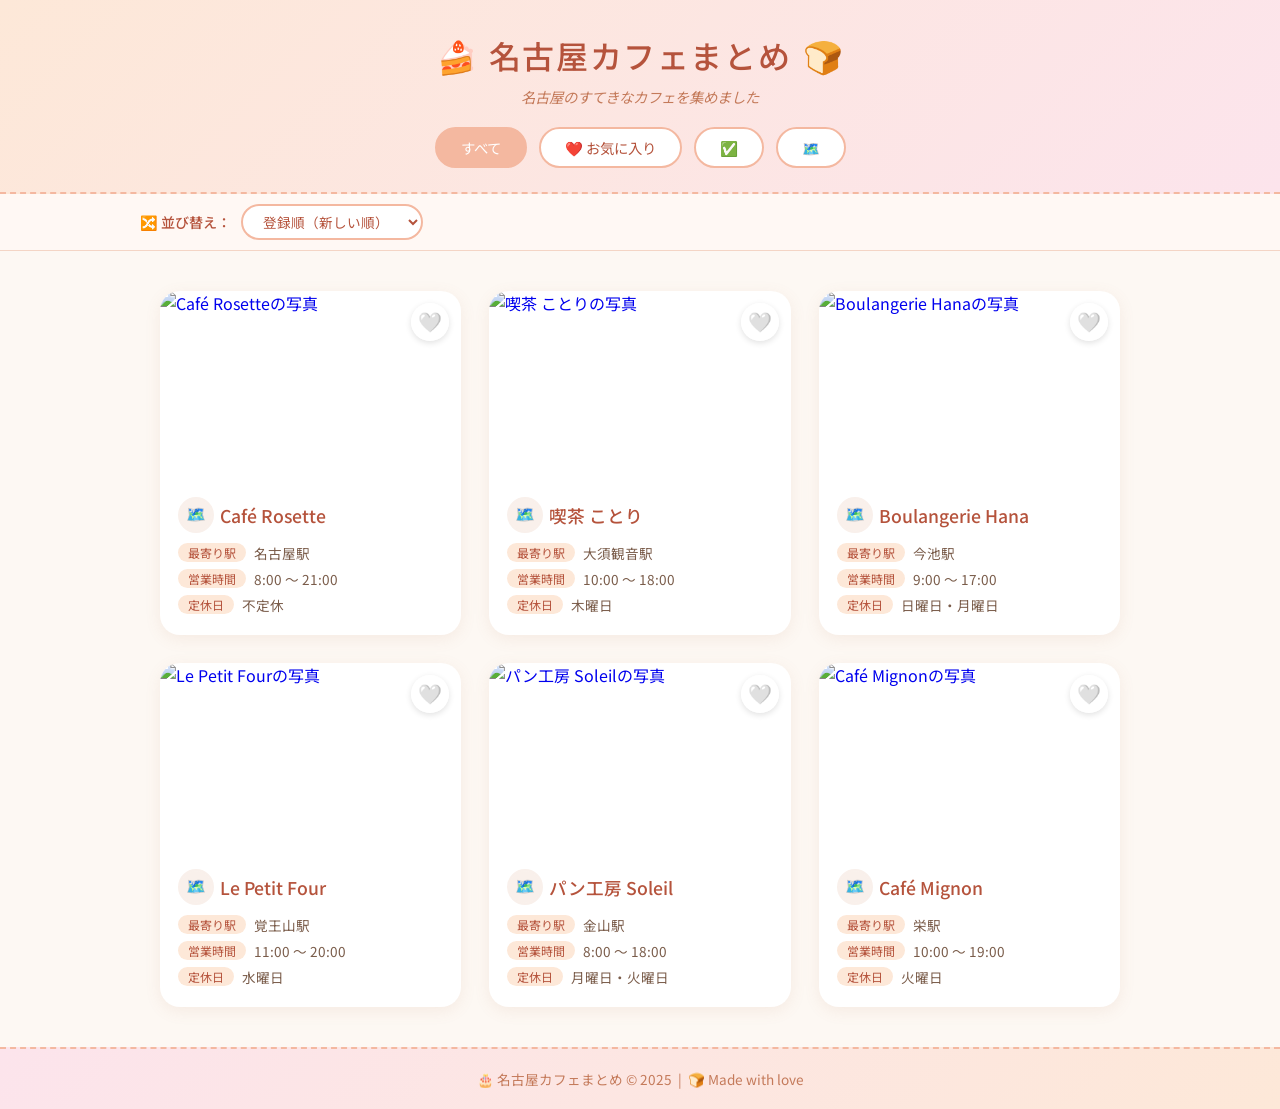
==== index.html @ fac2cdd2 "Create index.html" ====
<!DOCTYPE html>
<html lang="ja">
<head>
  <meta charset="UTF-8" />
  <meta name="viewport" content="width=device-width, initial-scale=1.0" />
  <title>☕ 名古屋カフェまとめ</title>
  <link rel="stylesheet" href="style.css" />
  <link href="https://fonts.googleapis.com/css2?family=Noto+Sans+JP:wght@300;400;500&family=Playfair+Display:ital@1&display=swap" rel="stylesheet" />
</head>
<body>

  <!-- ヘッダー -->
  <header>
    <div class="header-inner">
      <div class="header-title">
        <span class="header-icon">🍰</span>
        <h1>名古屋カフェまとめ</h1>
        <span class="header-icon">🍞</span>
      </div>
      <p class="header-sub">名古屋のすてきなカフェを集めました</p>
      <nav>
        <button class="nav-btn active" id="btn-all" onclick="showAll()">すべて</button>
        <button class="nav-btn" id="btn-fav" onclick="showFavorites()">❤️ お気に入り</button>
        <button class="nav-btn" id="btn-visited" onclick="showVisited()">✅</button>
        <button class="nav-btn" id="btn-notvisited" onclick="showNotVisited()">🗺️</button>
      </nav>
    </div>
  </header>

  <!-- 並び替えバー -->
  <div class="sort-bar">
    <div class="sort-bar-inner">
      <label for="sort-select">🔀 並び替え：</label>
      <select id="sort-select" onchange="onSortChange()">
        <option value="newest">登録順（新しい順）</option>
        <option value="oldest">登録順（古い順）</option>
        <option value="name">店名順</option>
        <option value="station">駅名順</option>
      </select>
    </div>
  </div>

  <!-- メインコンテンツ -->
  <main>
    <div id="empty-fav" class="empty-msg" style="display:none;">
      <span id="empty-icon">🍰</span>
      <p id="empty-text">お気に入りのカフェをハートで登録しよう！</p>
    </div>
    <div class="cafe-grid" id="cafe-grid"></div>
  </main>

  <!-- フッター -->
  <footer>
    <p>🎂 名古屋カフェまとめ &copy; 2025 &nbsp;|&nbsp; 🍞 Made with love</p>
  </footer>

  <script src="script.js"></script>
</body>
</html>
---- style.css ----
/* ===== リセット & ベース ===== */
*, *::before, *::after {
  box-sizing: border-box;
  margin: 0;
  padding: 0;
}

body {
  font-family: 'Noto Sans JP', sans-serif;
  background-color: #fdf8f3;
  color: #5a3e2b;
  min-height: 100vh;
  display: flex;
  flex-direction: column;
}

/* ===== ヘッダー ===== */
header {
  background: linear-gradient(135deg, #fde8d8 0%, #fce4ec 100%);
  border-bottom: 2px dashed #f4b8a0;
  padding: 32px 20px 24px;
  text-align: center;
}

.header-inner {
  max-width: 900px;
  margin: 0 auto;
}

.header-title {
  display: flex;
  align-items: center;
  justify-content: center;
  gap: 12px;
  margin-bottom: 8px;
}

.header-icon {
  font-size: 2rem;
}

h1 {
  font-size: 2rem;
  font-weight: 500;
  color: #b5533c;
  letter-spacing: 0.05em;
}

.header-sub {
  font-size: 0.9rem;
  color: #c47a5a;
  margin-bottom: 20px;
  font-style: italic;
}

/* ===== ナビゲーション ===== */
nav {
  display: flex;
  justify-content: center;
  gap: 12px;
}

.nav-btn {
  background: #fff;
  border: 2px solid #f4b8a0;
  color: #b5533c;
  padding: 8px 24px;
  border-radius: 999px;
  font-size: 0.9rem;
  font-family: 'Noto Sans JP', sans-serif;
  cursor: pointer;
  transition: all 0.2s ease;
}

.nav-btn:hover,
.nav-btn.active {
  background: #f4b8a0;
  color: #fff;
  border-color: #f4b8a0;
}

/* ===== メイン ===== */
main {
  flex: 1;
  max-width: 1000px;
  margin: 40px auto;
  padding: 0 20px;
  width: 100%;
}

/* ===== カフェグリッド ===== */
.cafe-grid {
  display: grid;
  grid-template-columns: repeat(auto-fill, minmax(280px, 1fr));
  gap: 28px;
}

/* ===== カフェカード ===== */
.cafe-card {
  background: #fff;
  border-radius: 20px;
  overflow: hidden;
  box-shadow: 0 4px 16px rgba(180, 120, 90, 0.1);
  transition: transform 0.2s ease, box-shadow 0.2s ease;
  position: relative;
}

.cafe-card:hover {
  transform: translateY(-4px);
  box-shadow: 0 8px 24px rgba(180, 120, 90, 0.18);
}

/* カード画像 */
.cafe-img {
  width: 100%;
  height: 190px;
  object-fit: cover;
  display: block;
}

/* お気に入りボタン */
.fav-btn {
  position: absolute;
  top: 12px;
  right: 12px;
  background: rgba(255, 255, 255, 0.85);
  border: none;
  border-radius: 50%;
  width: 38px;
  height: 38px;
  font-size: 1.2rem;
  cursor: pointer;
  display: flex;
  align-items: center;
  justify-content: center;
  transition: transform 0.15s ease, background 0.15s ease;
  box-shadow: 0 2px 6px rgba(0,0,0,0.12);
}

.fav-btn:hover {
  transform: scale(1.15);
}

.fav-btn.active {
  background: #fce4ec;
}

/* カード本文 */
.cafe-body {
  padding: 16px 18px 20px;
}

.cafe-name {
  font-size: 1.1rem;
  font-weight: 500;
  color: #b5533c;
  margin-bottom: 10px;
  display: flex;
  align-items: center;
  gap: 6px;
}

.cafe-info {
  list-style: none;
  display: flex;
  flex-direction: column;
  gap: 6px;
}

.cafe-info li {
  font-size: 0.85rem;
  color: #7a5c4a;
  display: flex;
  align-items: flex-start;
  gap: 8px;
}

.cafe-info .label {
  background: #fde8d8;
  color: #b5533c;
  border-radius: 999px;
  padding: 1px 10px;
  font-size: 0.75rem;
  white-space: nowrap;
  flex-shrink: 0;
}

/* ===== 空メッセージ ===== */
.empty-msg {
  text-align: center;
  padding: 60px 20px;
  color: #c47a5a;
}

.empty-msg span {
  font-size: 3rem;
  display: block;
  margin-bottom: 12px;
}

.empty-msg p {
  font-size: 1rem;
}

/* ===== フッター ===== */
footer {
  background: linear-gradient(135deg, #fce4ec 0%, #fde8d8 100%);
  border-top: 2px dashed #f4b8a0;
  text-align: center;
  padding: 20px;
  font-size: 0.85rem;
  color: #c47a5a;
}

/* ===== レスポンシブ ===== */
@media (max-width: 600px) {
  h1 {
    font-size: 1.4rem;
  }

  .cafe-grid {
    grid-template-columns: 1fr;
  }
}

/* ===== 並び替えバー ===== */
.sort-bar {
  background: #fff8f4;
  border-bottom: 1px solid #f4d5c5;
  padding: 10px 20px;
}

.sort-bar-inner {
  max-width: 1000px;
  margin: 0 auto;
  display: flex;
  align-items: center;
  gap: 10px;
  font-size: 0.88rem;
  color: #b5533c;
}

.sort-bar-inner label {
  white-space: nowrap;
  font-weight: 500;
}

#sort-select {
  border: 2px solid #f4b8a0;
  border-radius: 999px;
  padding: 5px 16px;
  font-size: 0.85rem;
  font-family: 'Noto Sans JP', sans-serif;
  color: #b5533c;
  background: #fff;
  cursor: pointer;
  outline: none;
  transition: border-color 0.2s;
}

#sort-select:focus {
  border-color: #e07a5f;
}

/* ===== カードリンク ===== */
.card-link {
  display: block;
  text-decoration: none;
}

.card-link-body {
  display: block;
  text-decoration: none;
  color: inherit;
}

.card-link-body:hover .cafe-name {
  text-decoration: underline;
  text-underline-offset: 3px;
}

/* ===== 詳細ページ ===== */
.detail-page main {
  max-width: 720px;
}

.detail-card {
  background: #fff;
  border-radius: 24px;
  overflow: hidden;
  box-shadow: 0 6px 24px rgba(180, 120, 90, 0.13);
}

.detail-img-wrap {
  position: relative;
}

.detail-img {
  width: 100%;
  height: 320px;
  object-fit: cover;
  display: block;
}

.detail-fav {
  width: 48px;
  height: 48px;
  font-size: 1.4rem;
}

.detail-body {
  padding: 28px 32px 36px;
}

.detail-name {
  font-size: 1.6rem;
  font-weight: 500;
  color: #b5533c;
  margin-bottom: 14px;
}

.detail-desc {
  font-size: 0.95rem;
  color: #7a5c4a;
  line-height: 1.8;
  margin-bottom: 24px;
  padding-bottom: 20px;
  border-bottom: 1px dashed #f4d5c5;
}

.detail-info {
  list-style: none;
  display: flex;
  flex-direction: column;
  gap: 14px;
}

.detail-info li {
  display: flex;
  align-items: center;
  gap: 14px;
  font-size: 0.95rem;
  color: #5a3e2b;
}

.detail-info .label {
  background: #fde8d8;
  color: #b5533c;
  border-radius: 999px;
  padding: 3px 14px;
  font-size: 0.8rem;
  white-space: nowrap;
  flex-shrink: 0;
}

@media (max-width: 600px) {
  .detail-img {
    height: 220px;
  }

  .detail-body {
    padding: 20px 18px 28px;
  }

  .detail-name {
    font-size: 1.3rem;
  }
}

/* ===== 行ったボタン ===== */
.card-footer {
  padding: 0 18px 16px;
}

.visited-btn {
  background: #f9f0eb;
  border: 2px solid #f9f0eb;
  border-radius: 999px;
  font-size: 1rem;
  width: 36px;
  height: 36px;
  cursor: pointer;
  padding: 0;
  line-height: 1;
  flex-shrink: 0;
  display: flex;
  align-items: center;
  justify-content: center;
  transition: transform 0.15s ease, background 0.15s ease;
}

.visited-btn:hover {
  transform: scale(1.15);
  background: #f4d5c5;
  border-color: #f4d5c5;
}

.visited-btn.active {
  background: #f9f0eb;
  border-color: #f9f0eb;
}

.visited-btn.active:hover {
  background: #f4d5c5;
  border-color: #f4d5c5;
}

/* ===== ナビ折り返し対応 ===== */
nav {
  flex-wrap: wrap;
}
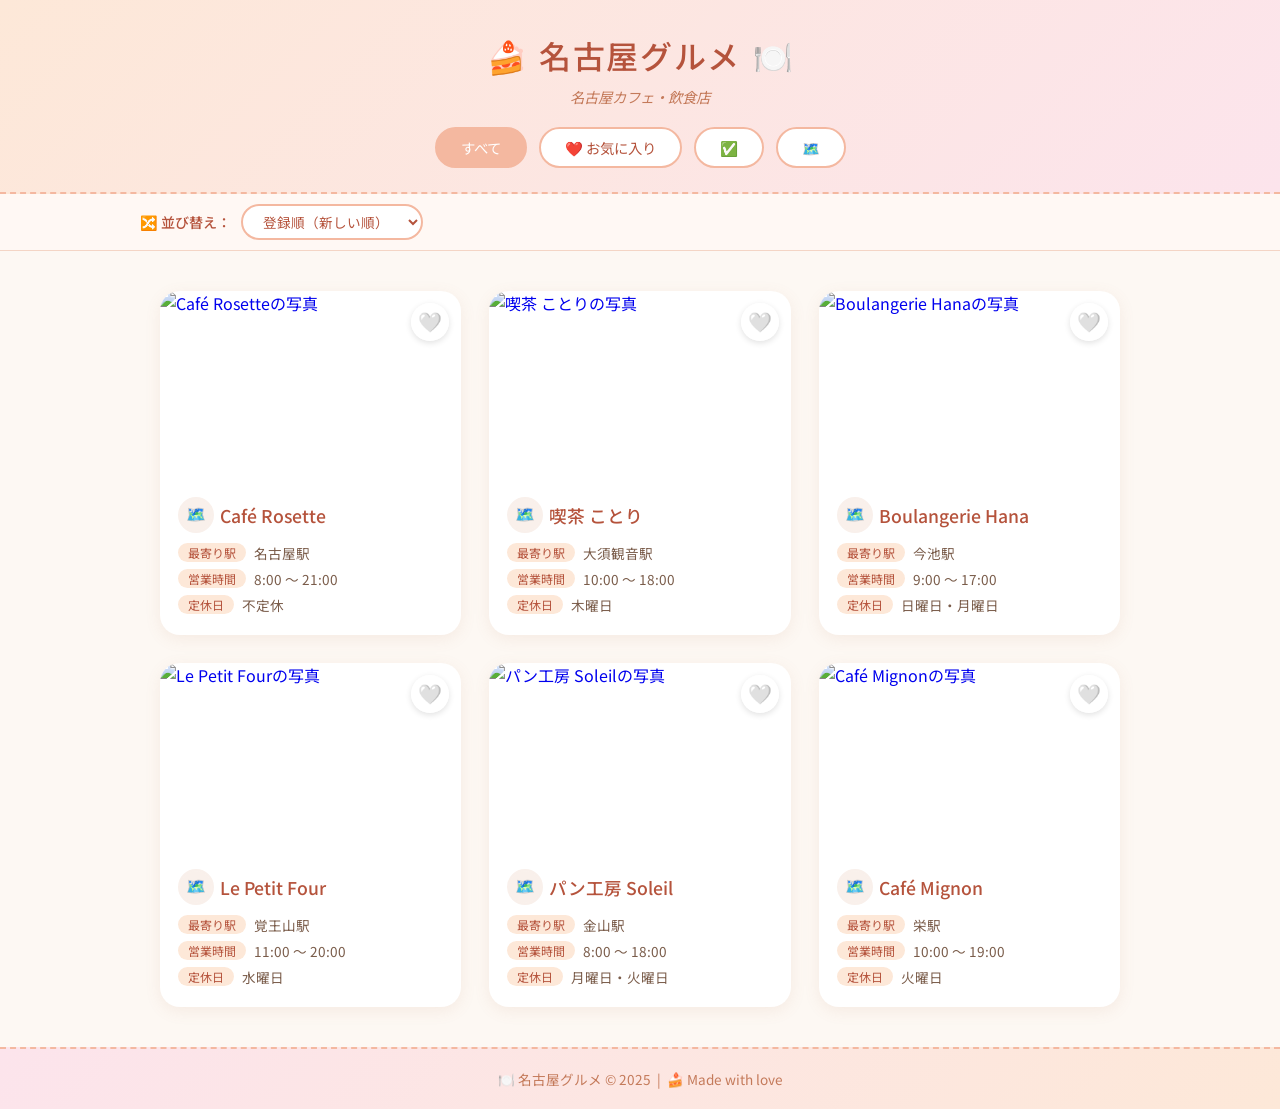
==== commit b754bb83: "update" ====
--- a/index.html
+++ b/index.html
@@ -3,7 +3,7 @@
 <head>
   <meta charset="UTF-8" />
   <meta name="viewport" content="width=device-width, initial-scale=1.0" />
-  <title>☕ 名古屋カフェまとめ</title>
+  <title>🍽️ 名古屋グルメ</title>
   <link rel="stylesheet" href="style.css" />
   <link href="https://fonts.googleapis.com/css2?family=Noto+Sans+JP:wght@300;400;500&family=Playfair+Display:ital@1&display=swap" rel="stylesheet" />
 </head>
@@ -14,10 +14,10 @@
     <div class="header-inner">
       <div class="header-title">
         <span class="header-icon">🍰</span>
-        <h1>名古屋カフェまとめ</h1>
-        <span class="header-icon">🍞</span>
+        <h1>名古屋グルメ</h1>
+        <span class="header-icon">🍽️</span>
       </div>
-      <p class="header-sub">名古屋のすてきなカフェを集めました</p>
+      <p class="header-sub">名古屋カフェ・飲食店</p>
       <nav>
         <button class="nav-btn active" id="btn-all" onclick="showAll()">すべて</button>
         <button class="nav-btn" id="btn-fav" onclick="showFavorites()">❤️ お気に入り</button>
@@ -51,7 +51,7 @@
 
   <!-- フッター -->
   <footer>
-    <p>🎂 名古屋カフェまとめ &copy; 2025 &nbsp;|&nbsp; 🍞 Made with love</p>
+    <p>🍽️ 名古屋グルメ &copy; 2025 &nbsp;|&nbsp; 🍰 Made with love</p>
   </footer>
 
   <script src="script.js"></script>
--- a/style.css
+++ b/style.css
@@ -1,411 +1,432 @@
-/* ===== リセット & ベース ===== */
-*, *::before, *::after {
-  box-sizing: border-box;
-  margin: 0;
-  padding: 0;
-}
-
-body {
-  font-family: 'Noto Sans JP', sans-serif;
-  background-color: #fdf8f3;
-  color: #5a3e2b;
-  min-height: 100vh;
-  display: flex;
-  flex-direction: column;
-}
-
-/* ===== ヘッダー ===== */
-header {
-  background: linear-gradient(135deg, #fde8d8 0%, #fce4ec 100%);
-  border-bottom: 2px dashed #f4b8a0;
-  padding: 32px 20px 24px;
-  text-align: center;
-}
-
-.header-inner {
-  max-width: 900px;
-  margin: 0 auto;
-}
-
-.header-title {
-  display: flex;
-  align-items: center;
-  justify-content: center;
-  gap: 12px;
-  margin-bottom: 8px;
-}
-
-.header-icon {
-  font-size: 2rem;
-}
-
-h1 {
-  font-size: 2rem;
-  font-weight: 500;
-  color: #b5533c;
-  letter-spacing: 0.05em;
-}
-
-.header-sub {
-  font-size: 0.9rem;
-  color: #c47a5a;
-  margin-bottom: 20px;
-  font-style: italic;
-}
-
-/* ===== ナビゲーション ===== */
-nav {
-  display: flex;
-  justify-content: center;
-  gap: 12px;
-}
-
-.nav-btn {
-  background: #fff;
-  border: 2px solid #f4b8a0;
-  color: #b5533c;
-  padding: 8px 24px;
-  border-radius: 999px;
-  font-size: 0.9rem;
-  font-family: 'Noto Sans JP', sans-serif;
-  cursor: pointer;
-  transition: all 0.2s ease;
-}
-
-.nav-btn:hover,
-.nav-btn.active {
-  background: #f4b8a0;
-  color: #fff;
-  border-color: #f4b8a0;
-}
-
-/* ===== メイン ===== */
-main {
-  flex: 1;
-  max-width: 1000px;
-  margin: 40px auto;
-  padding: 0 20px;
-  width: 100%;
-}
-
-/* ===== カフェグリッド ===== */
-.cafe-grid {
-  display: grid;
-  grid-template-columns: repeat(auto-fill, minmax(280px, 1fr));
-  gap: 28px;
-}
-
-/* ===== カフェカード ===== */
-.cafe-card {
-  background: #fff;
-  border-radius: 20px;
-  overflow: hidden;
-  box-shadow: 0 4px 16px rgba(180, 120, 90, 0.1);
-  transition: transform 0.2s ease, box-shadow 0.2s ease;
-  position: relative;
-}
-
-.cafe-card:hover {
-  transform: translateY(-4px);
-  box-shadow: 0 8px 24px rgba(180, 120, 90, 0.18);
-}
-
-/* カード画像 */
-.cafe-img {
-  width: 100%;
-  height: 190px;
-  object-fit: cover;
-  display: block;
-}
-
-/* お気に入りボタン */
-.fav-btn {
-  position: absolute;
-  top: 12px;
-  right: 12px;
-  background: rgba(255, 255, 255, 0.85);
-  border: none;
-  border-radius: 50%;
-  width: 38px;
-  height: 38px;
-  font-size: 1.2rem;
-  cursor: pointer;
-  display: flex;
-  align-items: center;
-  justify-content: center;
-  transition: transform 0.15s ease, background 0.15s ease;
-  box-shadow: 0 2px 6px rgba(0,0,0,0.12);
-}
-
-.fav-btn:hover {
-  transform: scale(1.15);
-}
-
-.fav-btn.active {
-  background: #fce4ec;
-}
-
-/* カード本文 */
-.cafe-body {
-  padding: 16px 18px 20px;
-}
-
-.cafe-name {
-  font-size: 1.1rem;
-  font-weight: 500;
-  color: #b5533c;
-  margin-bottom: 10px;
-  display: flex;
-  align-items: center;
-  gap: 6px;
-}
-
-.cafe-info {
-  list-style: none;
-  display: flex;
-  flex-direction: column;
-  gap: 6px;
-}
-
-.cafe-info li {
-  font-size: 0.85rem;
-  color: #7a5c4a;
-  display: flex;
-  align-items: flex-start;
-  gap: 8px;
-}
-
-.cafe-info .label {
-  background: #fde8d8;
-  color: #b5533c;
-  border-radius: 999px;
-  padding: 1px 10px;
-  font-size: 0.75rem;
-  white-space: nowrap;
-  flex-shrink: 0;
-}
-
-/* ===== 空メッセージ ===== */
-.empty-msg {
-  text-align: center;
-  padding: 60px 20px;
-  color: #c47a5a;
-}
-
-.empty-msg span {
-  font-size: 3rem;
-  display: block;
-  margin-bottom: 12px;
-}
-
-.empty-msg p {
-  font-size: 1rem;
-}
-
-/* ===== フッター ===== */
-footer {
-  background: linear-gradient(135deg, #fce4ec 0%, #fde8d8 100%);
-  border-top: 2px dashed #f4b8a0;
-  text-align: center;
-  padding: 20px;
-  font-size: 0.85rem;
-  color: #c47a5a;
-}
-
-/* ===== レスポンシブ ===== */
-@media (max-width: 600px) {
-  h1 {
-    font-size: 1.4rem;
-  }
-
-  .cafe-grid {
-    grid-template-columns: 1fr;
-  }
-}
-
-/* ===== 並び替えバー ===== */
-.sort-bar {
-  background: #fff8f4;
-  border-bottom: 1px solid #f4d5c5;
-  padding: 10px 20px;
-}
-
-.sort-bar-inner {
-  max-width: 1000px;
-  margin: 0 auto;
-  display: flex;
-  align-items: center;
-  gap: 10px;
-  font-size: 0.88rem;
-  color: #b5533c;
-}
-
-.sort-bar-inner label {
-  white-space: nowrap;
-  font-weight: 500;
-}
-
-#sort-select {
-  border: 2px solid #f4b8a0;
-  border-radius: 999px;
-  padding: 5px 16px;
-  font-size: 0.85rem;
-  font-family: 'Noto Sans JP', sans-serif;
-  color: #b5533c;
-  background: #fff;
-  cursor: pointer;
-  outline: none;
-  transition: border-color 0.2s;
-}
-
-#sort-select:focus {
-  border-color: #e07a5f;
-}
-
-/* ===== カードリンク ===== */
-.card-link {
-  display: block;
-  text-decoration: none;
-}
-
-.card-link-body {
-  display: block;
-  text-decoration: none;
-  color: inherit;
-}
-
-.card-link-body:hover .cafe-name {
-  text-decoration: underline;
-  text-underline-offset: 3px;
-}
-
-/* ===== 詳細ページ ===== */
-.detail-page main {
-  max-width: 720px;
-}
-
-.detail-card {
-  background: #fff;
-  border-radius: 24px;
-  overflow: hidden;
-  box-shadow: 0 6px 24px rgba(180, 120, 90, 0.13);
-}
-
-.detail-img-wrap {
-  position: relative;
-}
-
-.detail-img {
-  width: 100%;
-  height: 320px;
-  object-fit: cover;
-  display: block;
-}
-
-.detail-fav {
-  width: 48px;
-  height: 48px;
-  font-size: 1.4rem;
-}
-
-.detail-body {
-  padding: 28px 32px 36px;
-}
-
-.detail-name {
-  font-size: 1.6rem;
-  font-weight: 500;
-  color: #b5533c;
-  margin-bottom: 14px;
-}
-
-.detail-desc {
-  font-size: 0.95rem;
-  color: #7a5c4a;
-  line-height: 1.8;
-  margin-bottom: 24px;
-  padding-bottom: 20px;
-  border-bottom: 1px dashed #f4d5c5;
-}
-
-.detail-info {
-  list-style: none;
-  display: flex;
-  flex-direction: column;
-  gap: 14px;
-}
-
-.detail-info li {
-  display: flex;
-  align-items: center;
-  gap: 14px;
-  font-size: 0.95rem;
-  color: #5a3e2b;
-}
-
-.detail-info .label {
-  background: #fde8d8;
-  color: #b5533c;
-  border-radius: 999px;
-  padding: 3px 14px;
-  font-size: 0.8rem;
-  white-space: nowrap;
-  flex-shrink: 0;
-}
-
-@media (max-width: 600px) {
-  .detail-img {
-    height: 220px;
-  }
-
-  .detail-body {
-    padding: 20px 18px 28px;
-  }
-
-  .detail-name {
-    font-size: 1.3rem;
-  }
-}
-
-/* ===== 行ったボタン ===== */
-.card-footer {
-  padding: 0 18px 16px;
-}
-
-.visited-btn {
-  background: #f9f0eb;
-  border: 2px solid #f9f0eb;
-  border-radius: 999px;
-  font-size: 1rem;
-  width: 36px;
-  height: 36px;
-  cursor: pointer;
-  padding: 0;
-  line-height: 1;
-  flex-shrink: 0;
-  display: flex;
-  align-items: center;
-  justify-content: center;
-  transition: transform 0.15s ease, background 0.15s ease;
-}
-
-.visited-btn:hover {
-  transform: scale(1.15);
-  background: #f4d5c5;
-  border-color: #f4d5c5;
-}
-
-.visited-btn.active {
-  background: #f9f0eb;
-  border-color: #f9f0eb;
-}
-
-.visited-btn.active:hover {
-  background: #f4d5c5;
-  border-color: #f4d5c5;
-}
-
-/* ===== ナビ折り返し対応 ===== */
-nav {
-  flex-wrap: wrap;
-}
+/* ===== リセット & ベース ===== */
+*, *::before, *::after {
+  box-sizing: border-box;
+  margin: 0;
+  padding: 0;
+}
+
+body {
+  font-family: 'Noto Sans JP', sans-serif;
+  background-color: #fdf8f3;
+  color: #5a3e2b;
+  min-height: 100vh;
+  display: flex;
+  flex-direction: column;
+}
+
+/* ===== ヘッダー ===== */
+header {
+  background: linear-gradient(135deg, #fde8d8 0%, #fce4ec 100%);
+  border-bottom: 2px dashed #f4b8a0;
+  padding: 32px 20px 24px;
+  text-align: center;
+}
+
+.header-inner {
+  max-width: 900px;
+  margin: 0 auto;
+}
+
+.header-title {
+  display: flex;
+  align-items: center;
+  justify-content: center;
+  gap: 12px;
+  margin-bottom: 8px;
+}
+
+.header-icon {
+  font-size: 2rem;
+}
+
+h1 {
+  font-size: 2rem;
+  font-weight: 500;
+  color: #b5533c;
+  letter-spacing: 0.05em;
+}
+
+.header-sub {
+  font-size: 0.9rem;
+  color: #c47a5a;
+  margin-bottom: 20px;
+  font-style: italic;
+}
+
+/* ===== ナビゲーション ===== */
+nav {
+  display: flex;
+  justify-content: center;
+  gap: 12px;
+}
+
+.nav-btn {
+  background: #fff;
+  border: 2px solid #f4b8a0;
+  color: #b5533c;
+  padding: 8px 24px;
+  border-radius: 999px;
+  font-size: 0.9rem;
+  font-family: 'Noto Sans JP', sans-serif;
+  cursor: pointer;
+  transition: all 0.2s ease;
+}
+
+.nav-btn:hover,
+.nav-btn.active {
+  background: #f4b8a0;
+  color: #fff;
+  border-color: #f4b8a0;
+}
+
+/* ===== メイン ===== */
+main {
+  flex: 1;
+  max-width: 1000px;
+  margin: 40px auto;
+  padding: 0 20px;
+  width: 100%;
+}
+
+/* ===== カフェグリッド ===== */
+.cafe-grid {
+  display: grid;
+  grid-template-columns: repeat(auto-fill, minmax(280px, 1fr));
+  gap: 28px;
+}
+
+/* ===== カフェカード ===== */
+.cafe-card {
+  background: #fff;
+  border-radius: 20px;
+  overflow: hidden;
+  box-shadow: 0 4px 16px rgba(180, 120, 90, 0.1);
+  transition: transform 0.2s ease, box-shadow 0.2s ease;
+  position: relative;
+}
+
+.cafe-card:hover {
+  transform: translateY(-4px);
+  box-shadow: 0 8px 24px rgba(180, 120, 90, 0.18);
+}
+
+/* カード画像 */
+.cafe-img {
+  width: 100%;
+  height: 190px;
+  object-fit: cover;
+  display: block;
+}
+
+/* お気に入りボタン */
+.fav-btn {
+  position: absolute;
+  top: 12px;
+  right: 12px;
+  background: rgba(255, 255, 255, 0.85);
+  border: none;
+  border-radius: 50%;
+  width: 38px;
+  height: 38px;
+  font-size: 1.2rem;
+  cursor: pointer;
+  display: flex;
+  align-items: center;
+  justify-content: center;
+  transition: transform 0.15s ease, background 0.15s ease;
+  box-shadow: 0 2px 6px rgba(0,0,0,0.12);
+}
+
+.fav-btn:hover {
+  transform: scale(1.15);
+}
+
+.fav-btn.active {
+  background: #fce4ec;
+}
+
+/* カード本文 */
+.cafe-body {
+  padding: 16px 18px 20px;
+}
+
+.cafe-name {
+  font-size: 1.1rem;
+  font-weight: 500;
+  color: #b5533c;
+  margin-bottom: 10px;
+  display: flex;
+  align-items: center;
+  gap: 6px;
+}
+
+.cafe-info {
+  list-style: none;
+  display: flex;
+  flex-direction: column;
+  gap: 6px;
+}
+
+.cafe-info li {
+  font-size: 0.85rem;
+  color: #7a5c4a;
+  display: flex;
+  align-items: flex-start;
+  gap: 8px;
+}
+
+.cafe-info .label {
+  background: #fde8d8;
+  color: #b5533c;
+  border-radius: 999px;
+  padding: 1px 10px;
+  font-size: 0.75rem;
+  white-space: nowrap;
+  flex-shrink: 0;
+}
+
+/* ===== 空メッセージ ===== */
+.empty-msg {
+  text-align: center;
+  padding: 60px 20px;
+  color: #c47a5a;
+}
+
+.empty-msg span {
+  font-size: 3rem;
+  display: block;
+  margin-bottom: 12px;
+}
+
+.empty-msg p {
+  font-size: 1rem;
+}
+
+/* ===== フッター ===== */
+footer {
+  background: linear-gradient(135deg, #fce4ec 0%, #fde8d8 100%);
+  border-top: 2px dashed #f4b8a0;
+  text-align: center;
+  padding: 20px;
+  font-size: 0.85rem;
+  color: #c47a5a;
+}
+
+/* ===== レスポンシブ ===== */
+@media (max-width: 600px) {
+  h1 {
+    font-size: 1.4rem;
+  }
+
+  .cafe-grid {
+    grid-template-columns: 1fr;
+  }
+}
+
+/* ===== 並び替えバー ===== */
+.sort-bar {
+  background: #fff8f4;
+  border-bottom: 1px solid #f4d5c5;
+  padding: 10px 20px;
+}
+
+.sort-bar-inner {
+  max-width: 1000px;
+  margin: 0 auto;
+  display: flex;
+  align-items: center;
+  gap: 10px;
+  font-size: 0.88rem;
+  color: #b5533c;
+}
+
+.sort-bar-inner label {
+  white-space: nowrap;
+  font-weight: 500;
+}
+
+#sort-select {
+  border: 2px solid #f4b8a0;
+  border-radius: 999px;
+  padding: 5px 16px;
+  font-size: 0.85rem;
+  font-family: 'Noto Sans JP', sans-serif;
+  color: #b5533c;
+  background: #fff;
+  cursor: pointer;
+  outline: none;
+  transition: border-color 0.2s;
+}
+
+#sort-select:focus {
+  border-color: #e07a5f;
+}
+
+/* ===== カードリンク ===== */
+.card-link {
+  display: block;
+  text-decoration: none;
+}
+
+.card-link-body {
+  display: block;
+  text-decoration: none;
+  color: inherit;
+}
+
+.card-link-body:hover .cafe-name {
+  text-decoration: underline;
+  text-underline-offset: 3px;
+}
+
+/* ===== 詳細ページ ===== */
+.detail-page main {
+  max-width: 720px;
+}
+
+.detail-card {
+  background: #fff;
+  border-radius: 24px;
+  overflow: hidden;
+  box-shadow: 0 6px 24px rgba(180, 120, 90, 0.13);
+}
+
+.detail-img-wrap {
+  position: relative;
+}
+
+.detail-img {
+  width: 100%;
+  height: 320px;
+  object-fit: cover;
+  display: block;
+}
+
+.detail-fav {
+  width: 48px;
+  height: 48px;
+  font-size: 1.4rem;
+}
+
+.detail-body {
+  padding: 28px 32px 36px;
+}
+
+.detail-name {
+  font-size: 1.6rem;
+  font-weight: 500;
+  color: #b5533c;
+  margin-bottom: 14px;
+}
+
+.detail-desc {
+  font-size: 0.95rem;
+  color: #7a5c4a;
+  line-height: 1.8;
+  margin-bottom: 24px;
+  padding-bottom: 20px;
+  border-bottom: 1px dashed #f4d5c5;
+}
+
+.detail-info {
+  list-style: none;
+  display: flex;
+  flex-direction: column;
+  gap: 14px;
+}
+
+.detail-info li {
+  display: flex;
+  align-items: center;
+  gap: 14px;
+  font-size: 0.95rem;
+  color: #5a3e2b;
+}
+
+.detail-info .label {
+  background: #fde8d8;
+  color: #b5533c;
+  border-radius: 999px;
+  padding: 3px 14px;
+  font-size: 0.8rem;
+  white-space: nowrap;
+  flex-shrink: 0;
+}
+
+@media (max-width: 600px) {
+  .detail-img {
+    height: 220px;
+  }
+
+  .detail-body {
+    padding: 20px 18px 28px;
+  }
+
+  .detail-name {
+    font-size: 1.3rem;
+  }
+}
+
+/* ===== 行ったボタン ===== */
+.card-footer {
+  padding: 0 18px 16px;
+}
+
+.visited-btn {
+  background: #f9f0eb;
+  border: 2px solid #f9f0eb;
+  border-radius: 999px;
+  font-size: 1rem;
+  width: 36px;
+  height: 36px;
+  cursor: pointer;
+  padding: 0;
+  line-height: 1;
+  flex-shrink: 0;
+  display: flex;
+  align-items: center;
+  justify-content: center;
+  transition: transform 0.15s ease, background 0.15s ease;
+}
+
+.visited-btn:hover {
+  transform: scale(1.15);
+  background: #f4d5c5;
+  border-color: #f4d5c5;
+}
+
+.visited-btn.active {
+  background: #f9f0eb;
+  border-color: #f9f0eb;
+}
+
+.visited-btn.active:hover {
+  background: #f4d5c5;
+  border-color: #f4d5c5;
+}
+
+/* ===== ナビ折り返し対応 ===== */
+nav {
+  flex-wrap: wrap;
+}
+
+/* ===== マップボタン ===== */
+.map-btn {
+  display: inline-block;
+  margin-top: 24px;
+  background: #fde8d8;
+  color: #b5533c;
+  border: 2px solid #f4b8a0;
+  border-radius: 999px;
+  padding: 10px 28px;
+  font-size: 0.9rem;
+  font-family: 'Noto Sans JP', sans-serif;
+  text-decoration: none;
+  transition: background 0.2s ease, border-color 0.2s ease;
+}
+
+.map-btn:hover {
+  background: #f4b8a0;
+  border-color: #f4b8a0;
+  color: #fff;
+}
